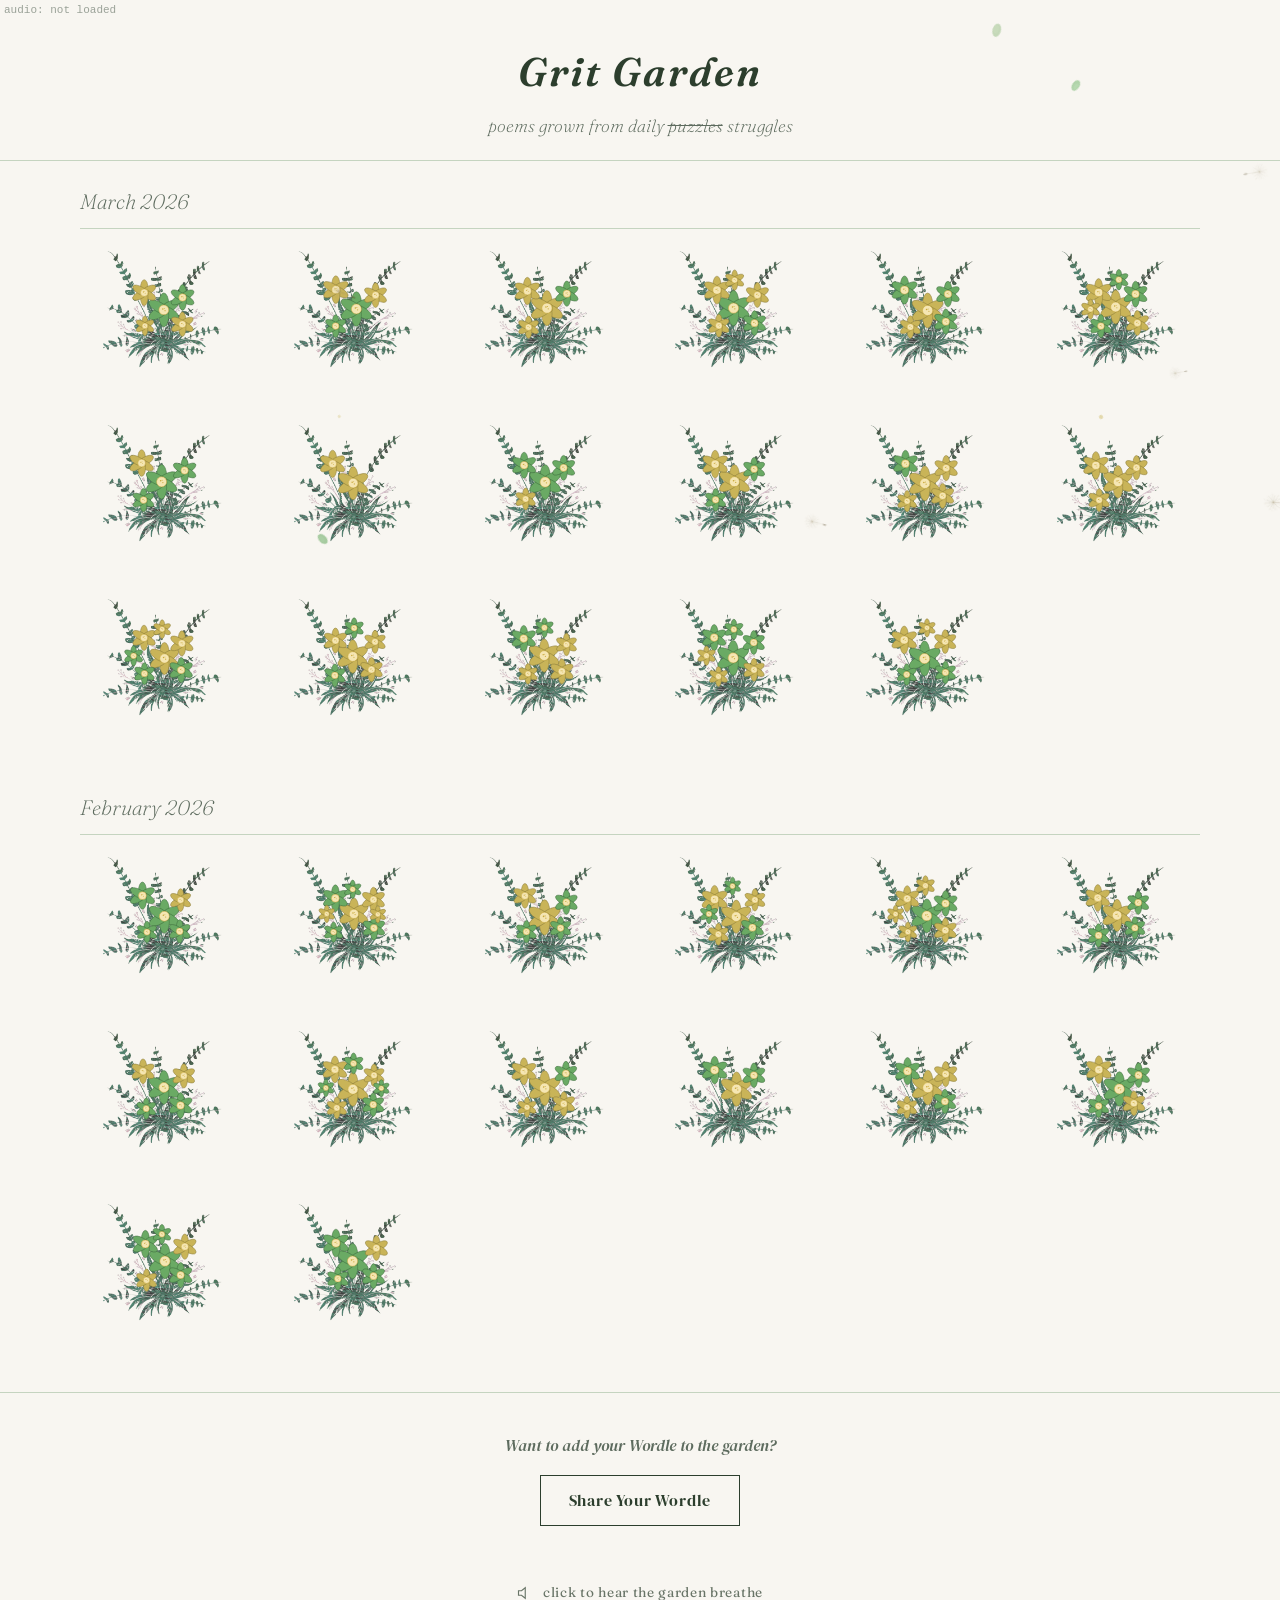
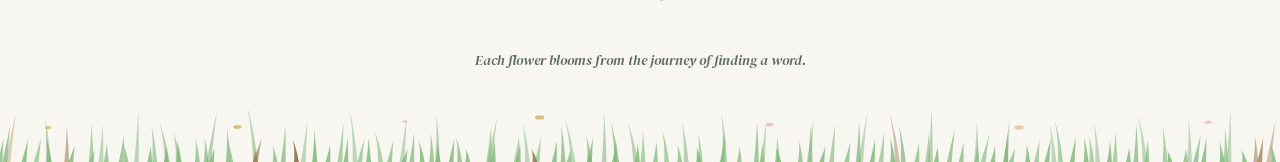
==== garden.html @ 3e16f5d5 "Update: poem generation drawer ux" ====
<!DOCTYPE html>
<html lang="en">
<head>
  <meta charset="UTF-8">
  <meta name="viewport" content="width=device-width, initial-scale=1.0">
  <title>Grit Garden</title>
  <meta name="description" content="A garden of poems grown from daily struggles. Each flower tells the story of persistence.">

  <!-- Open Graph -->
  <meta property="og:title" content="Grit Garden">
  <meta property="og:description" content="A garden of poems grown from daily struggles.">
  <meta property="og:type" content="website">
  <meta property="og:url" content="https://grit.garden/garden.html">
  <meta property="og:site_name" content="Grit Garden">

  <!-- Twitter Card -->
  <meta name="twitter:card" content="summary">
  <meta name="twitter:title" content="Grit Garden">
  <meta name="twitter:description" content="A garden of poems grown from daily struggles.">

  <link rel="canonical" href="https://grit.garden/garden.html">

  <!-- Fonts -->
  <link rel="preconnect" href="https://fonts.googleapis.com">
  <link rel="preconnect" href="https://fonts.gstatic.com" crossorigin>
  <link href="https://fonts.googleapis.com/css2?family=Fraunces:ital,wght@0,200;0,600;1,200;1,600&family=DM+Serif+Display&family=Sorts+Mill+Goudy:ital@1&display=swap" rel="stylesheet">

  <!-- Styles -->
  <link rel="stylesheet" href="css/style.css">
  <script src="js/loader.js"></script>
</head>
<body>

  <header class="header">
    <h1>Grit Garden</h1>
    <p>poems grown from daily <s>puzzles</s> struggles</p>
  </header>


  <main class="garden">
    <!-- Flowers will be rendered here by JavaScript -->
  </main>

  <section class="submit-section">
    <p>Want to add your Wordle to the garden?</p>
    <a href="mailto:hackpravj@gmail.com?subject=Wordle%20Garden%20Submission" class="submit-link">Share Your Wordle</a>
  </section>

  <div class="sound-toggle muted">
    <svg viewBox="0 0 24 24" fill="none" stroke="currentColor" stroke-width="1.5" width="18" height="18">
      <path d="M11 5L6 9H2v6h4l5 4V5z"/>
      <path class="sound-wave" d="M15.54 8.46a5 5 0 0 1 0 7.07"/>
    </svg>
    <span class="sound-text">click to hear the garden breathe</span>
  </div>

  <footer class="footer">
    <p>Each flower blooms from the journey of finding a word.</p>
  </footer>

  <div class="grass-meadow" id="grass-meadow"></div>

  <!-- Scripts -->
  <script src="js/greenery.js"></script>
  <script src="js/flowers.js"></script>
  <script src="js/garden.js"></script>
  <script src="js/particles.js"></script>
  <script src="js/sound.js"></script>
  <script src="js/wanderer.js"></script>
  <script>
    // Start both particle systems
    (function() {
      const scenes = window.ParticleToggles;
      if (!scenes) return;
      scenes.gardenMix.start();
      scenes.dandelion.start();
    })();
  </script>
  <script src="js/grass.js"></script>
  <script>GrassGenerator.generate('grass-meadow');</script>

</body>
</html>
---- css/style.css ----
/* Wordle Garden - Botanical Illustration Style */

* {
  margin: 0;
  padding: 0;
  box-sizing: border-box;
}

:root {
  --bg-color: #f8f6f1;
  --text-color: #2c3e2d;
  --text-muted: #5d6b5e;
  --green: #6aaa64;
  --green-dark: #3d6b3d;
  --yellow: #c9b458;
  --yellow-dark: #8b7d3a;
  --gray: #787c7e;
  --gray-light: #d3d6da;
  --flower-center: #f5e6b3;
  --flower-center-accent: #c9a83a;
  --border-color: #c5d4c0;
}

body {
  font-family: 'DM Serif Display', Georgia, serif;
  background-color: var(--bg-color);
  color: var(--text-color);
  min-height: 100vh;
  line-height: 1.6;
}

/* Particle Toggles */
.particle-toggles {
  position: fixed;
  top: 12px;
  right: 12px;
  z-index: 50;
  display: flex;
  gap: 4px;
  background: rgba(248,246,241,0.9);
  border: 1px solid var(--border-color);
  border-radius: 20px;
  padding: 3px;
  backdrop-filter: blur(4px);
}

.ptoggle {
  background: none;
  border: none;
  padding: 5px 12px;
  border-radius: 16px;
  font-family: 'Fraunces', Georgia, serif;
  font-weight: 200;
  font-style: italic;
  font-size: 0.75rem;
  color: var(--text-muted);
  cursor: pointer;
  transition: all 0.2s;
  letter-spacing: 0.03em;
}

.ptoggle:hover {
  color: var(--text-color);
}

.ptoggle.active {
  background: var(--text-color);
  color: var(--bg-color);
}

/* Header */
.header {
  text-align: center;
  padding: 40px 20px 20px;
  border-bottom: 1px solid var(--border-color);
}

.header h1 {
  font-family: 'Fraunces', Georgia, serif;
  font-size: 2.5rem;
  font-weight: 600;
  font-style: italic;
  letter-spacing: 0.05em;
  margin-bottom: 8px;
}

.header p {
  font-family: 'Fraunces', Georgia, serif;
  font-weight: 200;
  font-style: italic;
  color: var(--text-muted);
  font-size: 1.1rem;
}

/* Garden Grid */
.garden {
  max-width: 1200px;
  margin: 0 auto;
}

/* Month sections */
.month-section {
  padding: 0 40px 20px;
}

.month-header {
  font-family: 'Fraunces', Georgia, serif;
  font-weight: 200;
  font-style: italic;
  font-size: 1.3rem;
  color: var(--text-muted);
  padding: 24px 0 10px;
  border-bottom: 1px solid var(--border-color);
  position: sticky;
  top: 0;
  z-index: 10;
  background: var(--bg-color);
}

.month-grid {
  display: grid;
  grid-template-columns: repeat(auto-fill, minmax(140px, 1fr));
  gap: 24px;
  padding-top: 20px;
}


.flower-container {
  display: flex;
  flex-direction: column;
  align-items: center;
  cursor: pointer;
  transition: transform 0.2s ease;
  animation: bloom 0.5s ease-out backwards;
}

/* Stagger bloom for each container */
.flower-container:nth-child(1) { animation-delay: 0.02s; }
.flower-container:nth-child(2) { animation-delay: 0.04s; }
.flower-container:nth-child(3) { animation-delay: 0.06s; }
.flower-container:nth-child(4) { animation-delay: 0.08s; }
.flower-container:nth-child(5) { animation-delay: 0.1s; }
.flower-container:nth-child(6) { animation-delay: 0.12s; }
.flower-container:nth-child(7) { animation-delay: 0.14s; }
.flower-container:nth-child(8) { animation-delay: 0.16s; }
.flower-container:nth-child(9) { animation-delay: 0.18s; }
.flower-container:nth-child(10) { animation-delay: 0.2s; }
.flower-container:nth-child(n+11) { animation-delay: 0.22s; }

@keyframes bloom {
  0% {
    opacity: 0;
  }
  100% {
    opacity: 1;
  }
}

.flower-container:hover {
  transform: translateY(-4px);
}

.flower-container:hover .flower-date {
  opacity: 1;
}

/* Subtle sway on individual flowers - always on */
.flower-cluster .flower {
  animation: flower-sway 2.5s ease-in-out infinite;
}

.flower-cluster .flower[data-index="1"] { animation-delay: -0.4s; }
.flower-cluster .flower[data-index="2"] { animation-delay: -0.8s; }
.flower-cluster .flower[data-index="3"] { animation-delay: -1.2s; }
.flower-cluster .flower[data-index="4"] { animation-delay: -1.6s; }
.flower-cluster .flower[data-index="5"] { animation-delay: -2.0s; }

@keyframes flower-sway {
  0%, 100% { transform: rotate(0deg); }
  25% { transform: rotate(5deg); }
  75% { transform: rotate(-5deg); }
}

/* Bush top sways gently - half of flower sway */
.flower-cluster .bush-top {
  animation: bush-sway 3s ease-in-out infinite;
}

@keyframes bush-sway {
  0%, 100% { transform: rotate(0deg); }
  25% { transform: rotate(1deg); }
  75% { transform: rotate(-1deg); }
}

.flower-cluster {
  width: 120px;
  height: 120px;
}

.flower-date {
  margin-top: 8px;
  font-size: 0.85rem;
  color: var(--text-muted);
  opacity: 0;
  transition: opacity 0.2s ease;
  font-style: italic;
}

/* Submit Section */
.submit-section {
  text-align: center;
  padding: 40px 20px;
  border-top: 1px solid var(--border-color);
  margin-top: 20px;
}

.submit-section p {
  color: var(--text-muted);
  margin-bottom: 16px;
  font-style: italic;
}

.submit-link {
  display: inline-block;
  padding: 12px 28px;
  border: 1px solid var(--text-color);
  color: var(--text-color);
  text-decoration: none;
  font-size: 1rem;
  transition: all 0.2s ease;
  letter-spacing: 0.05em;
}

.submit-link:hover {
  background-color: var(--text-color);
  color: var(--bg-color);
}

/* Poem Page */
.poem-page {
  max-width: 700px;
  margin: 0 auto;
  padding: 40px 20px;
}

.poem-top-bar {
  position: sticky;
  top: 0;
  z-index: 10;
  background: var(--bg-color);
  display: flex;
  align-items: center;
  justify-content: space-between;
  padding: 12px 0;
  margin-bottom: 28px;
  border-bottom: 1px solid var(--border-color);
}

.back-link-wrapper {
  display: inline-flex;
  flex-direction: column;
  align-items: center;
  transform: rotate(-2deg);
}

.back-link {
  display: inline-block;
  background: #efe8d8;
  color: var(--text-color);
  padding: 6px 16px;
  font-family: 'Fraunces', Georgia, serif;
  font-weight: 200;
  font-size: 0.85rem;
  letter-spacing: 0.03em;
  text-decoration: none;
  border: 1px solid #d4c9b3;
  border-bottom: none;
  border-radius: 2px 2px 0 0;
  transition: transform 0.2s;
}

.back-link:hover {
  transform: translateY(-2px);
}

.back-link-stick {
  width: 3px;
  height: 12px;
  background: linear-gradient(180deg, #d4c9b3, #b8a890);
  border-radius: 0 0 1px 1px;
}

.poem-header {
  text-align: center;
  margin-bottom: 40px;
}

.poem-date {
  font-family: 'Fraunces', Georgia, serif;
  font-size: 1.6rem;
  font-weight: 600;
  font-style: italic;
  margin-bottom: 6px;
}

.wordle-number {
  font-size: 0.85rem;
  color: var(--text-muted);
  letter-spacing: 0.1em;
}

/* Wordle Grid */
.wordle-grid {
  display: flex;
  flex-direction: column;
  align-items: center;
  gap: 6px;
  margin-bottom: 50px;
}

.wordle-row {
  display: flex;
  gap: 6px;
}

.wordle-cell {
  width: 52px;
  height: 52px;
  display: flex;
  align-items: center;
  justify-content: center;
  font-family: -apple-system, BlinkMacSystemFont, 'Segoe UI', sans-serif;
  font-size: 1.6rem;
  font-weight: 700;
  text-transform: uppercase;
  color: white;
  border-radius: 2px;
}

.wordle-cell.correct {
  background-color: var(--green);
}

.wordle-cell.present {
  background-color: var(--yellow);
}

.wordle-cell.absent {
  background-color: var(--gray);
}

/* Poem Content */
.poem-content {
  text-align: center;
  margin-bottom: 50px;
}

.poem-text {
  font-family: 'Sorts Mill Goudy', Georgia, serif;
  font-style: italic;
  font-size: 1.25rem;
  line-height: 2;
  white-space: pre-line;
}

.stanza {
  margin-bottom: 1.5em;
}

.stanza:last-child {
  margin-bottom: 0;
}

/* Guess word highlight tiles */
.guess-word span {
  display: inline-block;
  padding: 1px 3px;
  margin: 0 1px;
  border-radius: 2px;
  color: white;
  font-style: normal;
  font-weight: 400;
  letter-spacing: 0.02em;
  line-height: 1.4;
}

.tile-green { background: var(--green); }
.tile-yellow { background: var(--yellow); }
.tile-gray { background: #787c7e; }

/* Flower Display on Poem Page */
.poem-flower {
  display: flex;
  justify-content: center;
  margin-bottom: 40px;
}

.poem-flower svg {
  width: 150px;
  height: 150px;
}

/* Share Section */
.share-section {
  text-align: center;
  padding-top: 30px;
  border-top: 1px solid var(--border-color);
}

.share-section p {
  font-size: 0.9rem;
  color: var(--text-muted);
  font-style: italic;
}

/* Grow Your Own CTA */
.grow-cta-section {
  text-align: center;
  padding: 32px 20px 8px;
}

.grow-cta {
  display: inline-block;
  padding: 14px 32px;
  background: none;
  border: 1px solid var(--text-color);
  color: var(--text-color);
  font-family: 'Sorts Mill Goudy', Georgia, serif;
  font-style: italic;
  font-size: 1rem;
  letter-spacing: 0.04em;
  cursor: pointer;
  transition: all 0.2s ease;
}

.grow-cta:hover {
  background: var(--text-color);
  color: var(--bg-color);
}

/* Grow Your Own — Drawer */
.gym-overlay {
  position: fixed;
  inset: 0;
  background: rgba(44, 62, 45, 0.25);
  z-index: 100;
  opacity: 0;
  pointer-events: none;
  transition: opacity 0.3s ease;
}

.gym-overlay.gym-visible {
  opacity: 1;
  pointer-events: all;
}

.gym-drawer {
  position: fixed;
  bottom: 0;
  left: 0;
  right: 0;
  background: var(--bg-color);
  border-radius: 16px 16px 0 0;
  box-shadow: 0 -4px 24px rgba(0, 0, 0, 0.08);
  z-index: 101;
  transform: translateY(100%);
  transition: transform 0.45s cubic-bezier(0.22, 1, 0.36, 1),
              max-height 0.4s cubic-bezier(0.22, 1, 0.36, 1);
  max-height: 0;
  overflow: hidden;
}

.gym-drawer-half {
  transform: translateY(0);
  max-height: 45vh;
}

.gym-drawer-tall {
  transform: translateY(0);
  max-height: 70vh;
}

.gym-drawer-full {
  transform: translateY(0);
  max-height: 92vh;
}

.gym-drawer-scroll {
  height: 100%;
  max-height: inherit;
  overflow-y: auto;
  -webkit-overflow-scrolling: touch;
  padding: 0 24px 32px;
}

.gym-handle {
  display: flex;
  justify-content: center;
  padding: 12px 0 8px;
  cursor: pointer;
  position: sticky;
  top: 0;
  background: var(--bg-color);
  border-radius: 16px 16px 0 0;
  z-index: 1;
}

.gym-handle-bar {
  width: 36px;
  height: 4px;
  background: var(--border-color);
  border-radius: 2px;
}

/* Upload area */
.gym-dropzone {
  border: 1.5px dashed var(--border-color);
  border-radius: 6px;
  padding: 32px 20px;
  cursor: pointer;
  transition: border-color 0.2s, background 0.2s;
}

.gym-dropzone:hover,
.gym-dropzone.gym-dragover {
  border-color: var(--green);
  background: rgba(106, 170, 100, 0.05);
}

.gym-dropzone-inner {
  display: flex;
  flex-direction: column;
  align-items: center;
  gap: 10px;
  color: var(--text-muted);
  font-family: 'Sorts Mill Goudy', Georgia, serif;
  font-style: italic;
  font-size: 0.9rem;
}

.gym-dropzone-inner svg {
  opacity: 0.4;
}

/* Status text */
.gym-status {
  display: none;
  text-align: center;
  font-family: 'Sorts Mill Goudy', Georgia, serif;
  font-style: italic;
  font-size: 0.9rem;
  color: var(--text-muted);
  padding: 24px 0;
}

/* Error */
.gym-error {
  text-align: center;
  padding: 20px 0;
  font-family: 'Sorts Mill Goudy', Georgia, serif;
  font-style: italic;
  font-size: 0.9rem;
  color: var(--gray);
  display: flex;
  flex-direction: column;
  align-items: center;
  gap: 12px;
}

.gym-retry {
  background: none;
  border: 1px solid var(--gray);
  color: var(--gray);
  font-family: 'Sorts Mill Goudy', Georgia, serif;
  font-style: italic;
  font-size: 0.85rem;
  padding: 6px 16px;
  cursor: pointer;
  border-radius: 3px;
  transition: all 0.2s;
}

.gym-retry:hover {
  background: var(--gray);
  color: var(--bg-color);
}

/* Result sections */
.gym-section {
  padding: 20px 0;
}

.gym-section-label {
  text-align: center;
  font-family: 'Fraunces', Georgia, serif;
  font-weight: 200;
  font-style: italic;
  font-size: 0.85rem;
  color: var(--text-muted);
  letter-spacing: 0.08em;
  margin-bottom: 20px;
}

.gym-divider {
  width: 40px;
  height: 1px;
  background: var(--border-color);
  margin: 0 auto;
}

.gym-your-meta {
  text-align: center;
  font-size: 0.8rem;
  color: var(--text-muted);
  font-style: italic;
  padding-top: 16px;
  margin-top: 16px;
  border-top: 1px solid var(--border-color);
}

/* Wild Meadow Grass */
.grass-meadow {
  width: 100%;
  overflow: hidden;
  line-height: 0;
}

.grass-meadow svg {
  display: block;
  width: 100%;
  height: 60px;
}

@keyframes grass-sway {
  0%, 100% { transform: skewX(0deg); }
  50% { transform: skewX(3deg); }
}

@keyframes grass-sway-r {
  0%, 100% { transform: skewX(0deg); }
  50% { transform: skewX(-3deg); }
}

@keyframes grass-sway-slow {
  0%, 100% { transform: skewX(0deg); }
  50% { transform: skewX(2deg); }
}

.grass-meadow .sway { animation: grass-sway 3s ease-in-out infinite; transform-origin: bottom center; }
.grass-meadow .sway-r { animation: grass-sway-r 3.5s ease-in-out infinite; transform-origin: bottom center; }
.grass-meadow .sway-slow { animation: grass-sway-slow 4s ease-in-out infinite; transform-origin: bottom center; }

/* Sound Toggle */
.sound-toggle {
  display: flex;
  align-items: center;
  justify-content: center;
  gap: 8px;
  color: var(--text-color);
  font-family: 'Fraunces', Georgia, serif;
  font-weight: 400;
  font-size: 0.85rem;
  letter-spacing: 0.05em;
  cursor: pointer;
  opacity: 0.7;
  transition: opacity 0.2s ease;
  padding: 16px 0;
}

.sound-toggle:hover {
  opacity: 1;
}

.sound-toggle svg {
  width: 18px;
  height: 18px;
}

.sound-toggle.muted svg .sound-wave {
  display: none;
}

/* Footer */
.footer {
  text-align: center;
  padding: 30px 20px;
  color: var(--text-muted);
  font-size: 0.85rem;
  font-style: italic;
}

/* Responsive */
@media (max-width: 600px) {
  .header h1 {
    font-size: 1.8rem;
  }

  .month-section {
    padding: 0 16px 16px;
  }

  .month-header {
    padding: 16px 0 8px;
    font-size: 1.1rem;
  }

  .month-grid {
    grid-template-columns: repeat(auto-fill, minmax(90px, 1fr));
    gap: 16px;
  }

  .flower-cluster {
    width: 90px;
    height: 90px;
  }

  .wordle-cell {
    width: 44px;
    height: 44px;
    font-size: 1.3rem;
  }

  .poem-text {
    font-size: 1.1rem;
  }
}
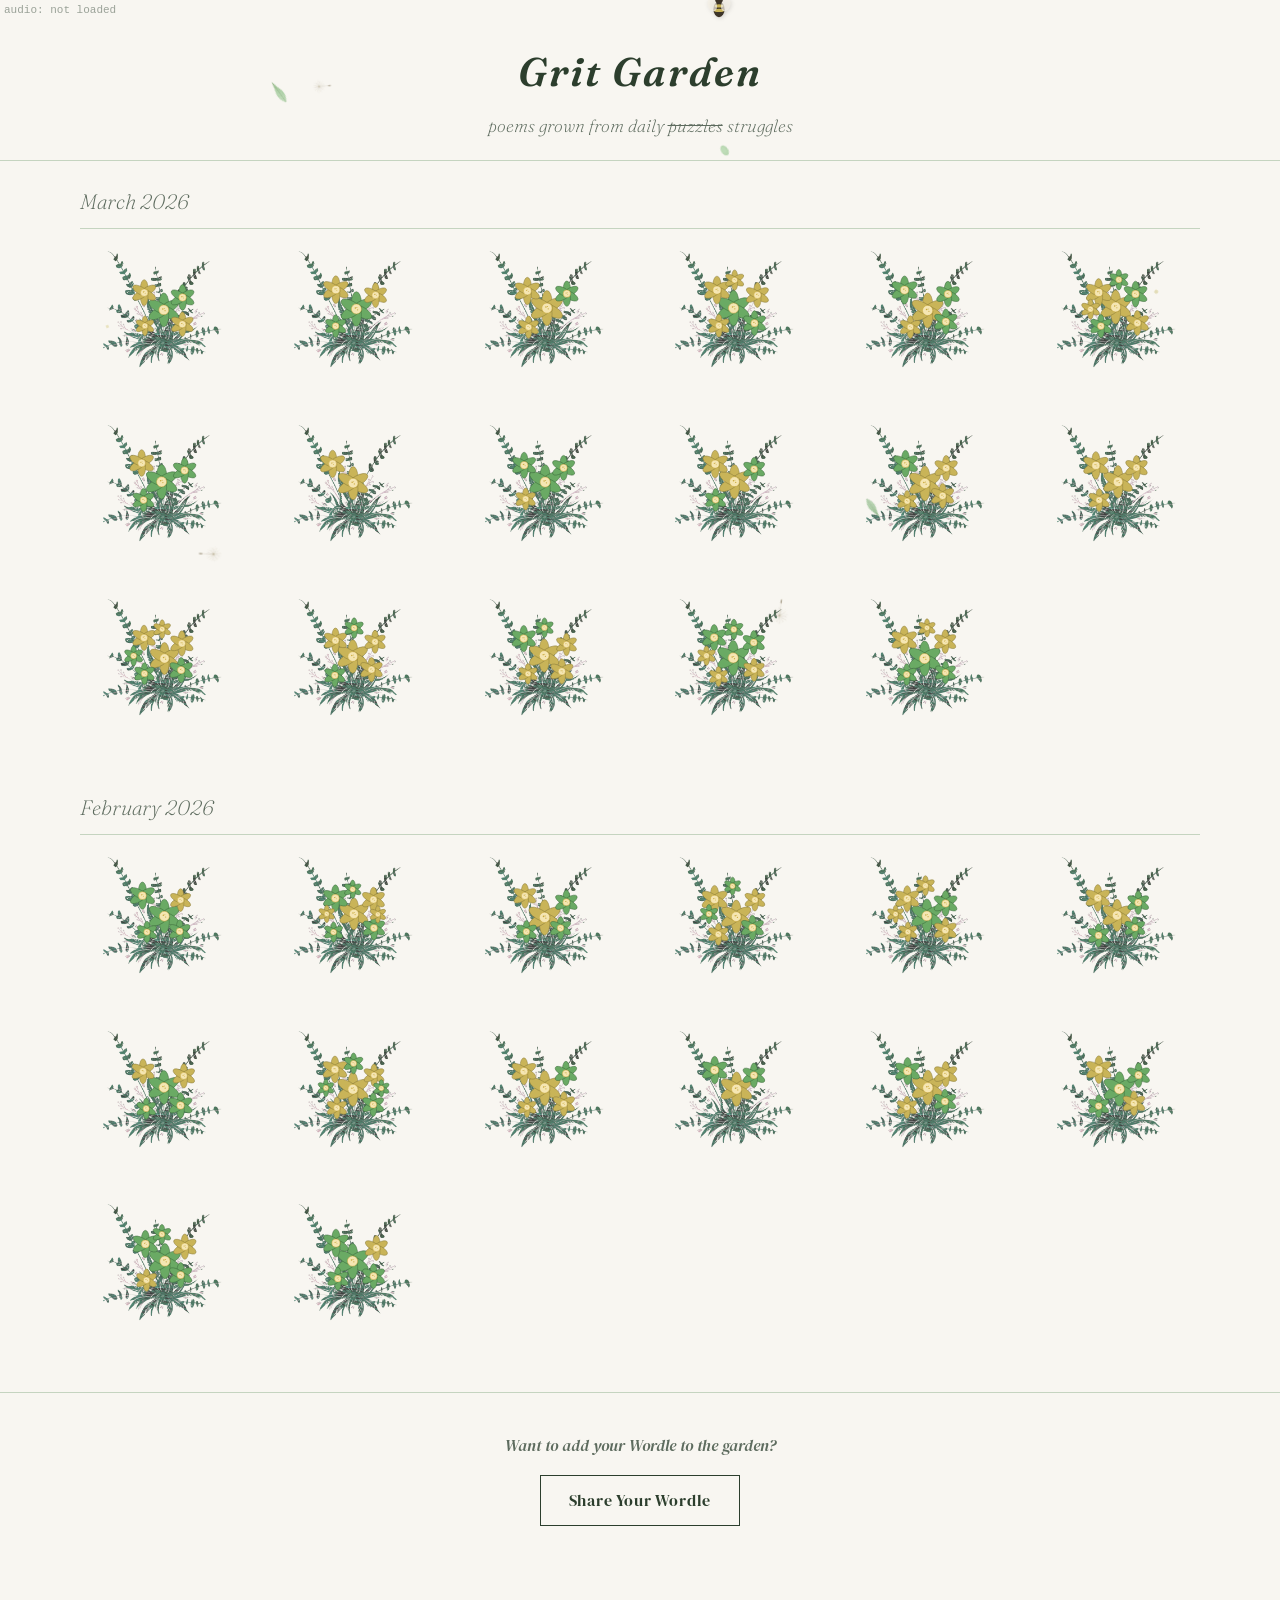
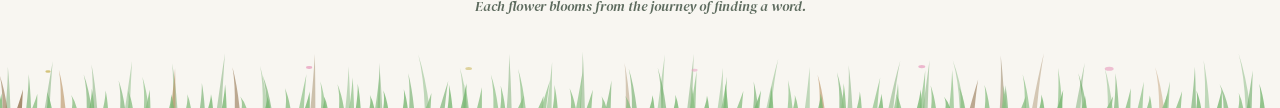
==== commit 560be64b: "Update: Polish poem page ux for public launch" ====
--- a/garden.html
+++ b/garden.html
@@ -46,14 +46,6 @@
     <a href="mailto:hackpravj@gmail.com?subject=Wordle%20Garden%20Submission" class="submit-link">Share Your Wordle</a>
   </section>
 
-  <div class="sound-toggle muted">
-    <svg viewBox="0 0 24 24" fill="none" stroke="currentColor" stroke-width="1.5" width="18" height="18">
-      <path d="M11 5L6 9H2v6h4l5 4V5z"/>
-      <path class="sound-wave" d="M15.54 8.46a5 5 0 0 1 0 7.07"/>
-    </svg>
-    <span class="sound-text">click to hear the garden breathe</span>
-  </div>
-
   <footer class="footer">
     <p>Each flower blooms from the journey of finding a word.</p>
   </footer>
--- a/css/style.css
+++ b/css/style.css
@@ -357,7 +357,7 @@
 
 .poem-text {
   font-family: 'Sorts Mill Goudy', Georgia, serif;
-  font-style: italic;
+  font-style: normal;
   font-size: 1.25rem;
   line-height: 2;
   white-space: pre-line;
@@ -407,10 +407,23 @@
   border-top: 1px solid var(--border-color);
 }
 
-.share-section p {
+.share-btn {
+  display: inline-block;
+  padding: 10px 24px;
+  background: none;
+  border: 1px solid var(--border-color);
+  color: var(--text-muted);
+  font-family: 'Sorts Mill Goudy', Georgia, serif;
+  font-style: italic;
   font-size: 0.9rem;
-  color: var(--text-muted);
-  font-style: italic;
+  letter-spacing: 0.04em;
+  cursor: pointer;
+  transition: all 0.2s ease;
+}
+
+.share-btn:hover {
+  border-color: var(--text-color);
+  color: var(--text-color);
 }
 
 /* Grow Your Own CTA */
@@ -542,15 +555,35 @@
   opacity: 0.4;
 }
 
-/* Status text */
+/* Status */
 .gym-status {
   display: none;
+  justify-content: center;
+  align-items: center;
   text-align: center;
   font-family: 'Sorts Mill Goudy', Georgia, serif;
   font-style: italic;
   font-size: 0.9rem;
   color: var(--text-muted);
   padding: 24px 0;
+}
+
+/* Loading tiles */
+.gym-loading-row {
+  gap: 5px;
+}
+
+.gym-loading-tile {
+  width: 40px;
+  height: 40px;
+  font-size: 1.2rem;
+  background: var(--yellow);
+  animation: gym-tile-wave 2s ease-in-out infinite;
+}
+
+@keyframes gym-tile-wave {
+  0%, 100% { background-color: var(--yellow); }
+  50% { background-color: var(--green); }
 }
 
 /* Error */
@@ -565,6 +598,30 @@
   flex-direction: column;
   align-items: center;
   gap: 12px;
+}
+
+.gym-error-tiles {
+  margin-bottom: 4px;
+}
+
+.gym-error-tiles .wordle-cell {
+  width: 40px;
+  height: 40px;
+  font-size: 1.2rem;
+}
+
+.gym-shake {
+  animation: gym-shake 0.5s ease;
+}
+
+@keyframes gym-shake {
+  0%, 100% { transform: translateX(0); }
+  10% { transform: translateX(-6px); }
+  25% { transform: translateX(5px); }
+  40% { transform: translateX(-4px); }
+  55% { transform: translateX(3px); }
+  70% { transform: translateX(-2px); }
+  85% { transform: translateX(1px); }
 }
 
 .gym-retry {
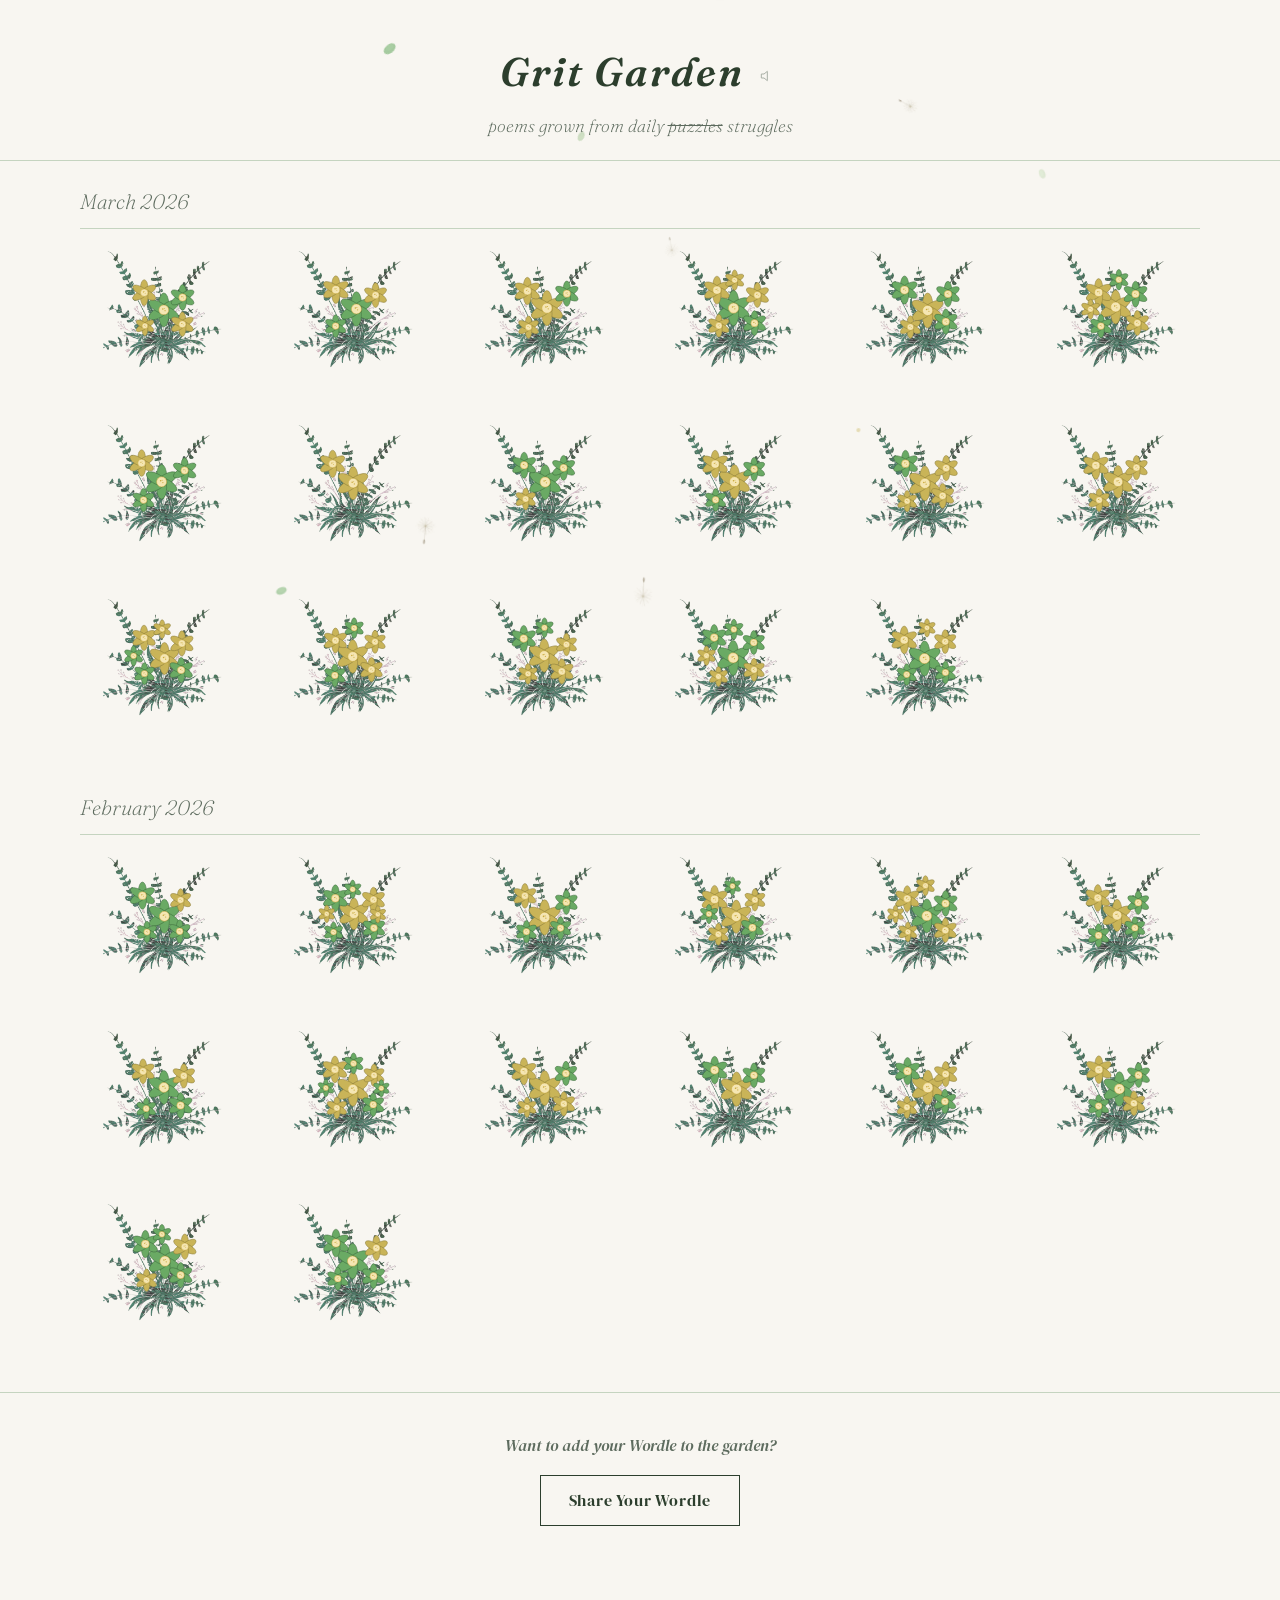
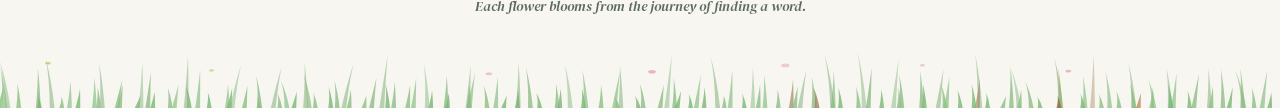
==== commit d26b6f75: "Add: sound selection component" ====
--- a/garden.html
+++ b/garden.html
@@ -32,7 +32,15 @@
 <body>
 
   <header class="header">
-    <h1>Grit Garden</h1>
+    <div class="header-row">
+      <h1>Grit Garden</h1>
+      <div class="sound-toggle muted" title="toggle sound">
+        <svg viewBox="0 0 24 24" fill="none" stroke="currentColor" stroke-width="1.5" width="16" height="16">
+          <path d="M11 5L6 9H2v6h4l5 4V5z"/>
+          <path class="sound-wave" d="M15.54 8.46a5 5 0 0 1 0 7.07"/>
+        </svg>
+      </div>
+    </div>
     <p>poems grown from daily <s>puzzles</s> struggles</p>
   </header>
 
--- a/css/style.css
+++ b/css/style.css
@@ -707,21 +707,16 @@
 .grass-meadow .sway-r { animation: grass-sway-r 3.5s ease-in-out infinite; transform-origin: bottom center; }
 .grass-meadow .sway-slow { animation: grass-sway-slow 4s ease-in-out infinite; transform-origin: bottom center; }
 
-/* Sound Toggle */
+/* Sound Toggle (compact, icon-only for headers) */
 .sound-toggle {
   display: flex;
   align-items: center;
   justify-content: center;
-  gap: 8px;
-  color: var(--text-color);
-  font-family: 'Fraunces', Georgia, serif;
-  font-weight: 400;
-  font-size: 0.85rem;
-  letter-spacing: 0.05em;
+  color: var(--text-muted);
   cursor: pointer;
-  opacity: 0.7;
+  opacity: 0.5;
   transition: opacity 0.2s ease;
-  padding: 16px 0;
+  padding: 4px;
 }
 
 .sound-toggle:hover {
@@ -729,12 +724,20 @@
 }
 
 .sound-toggle svg {
-  width: 18px;
-  height: 18px;
+  width: 16px;
+  height: 16px;
 }
 
 .sound-toggle.muted svg .sound-wave {
   display: none;
+}
+
+/* Garden header row (title + sound toggle) */
+.header-row {
+  display: flex;
+  align-items: center;
+  justify-content: center;
+  gap: 12px;
 }
 
 /* Footer */
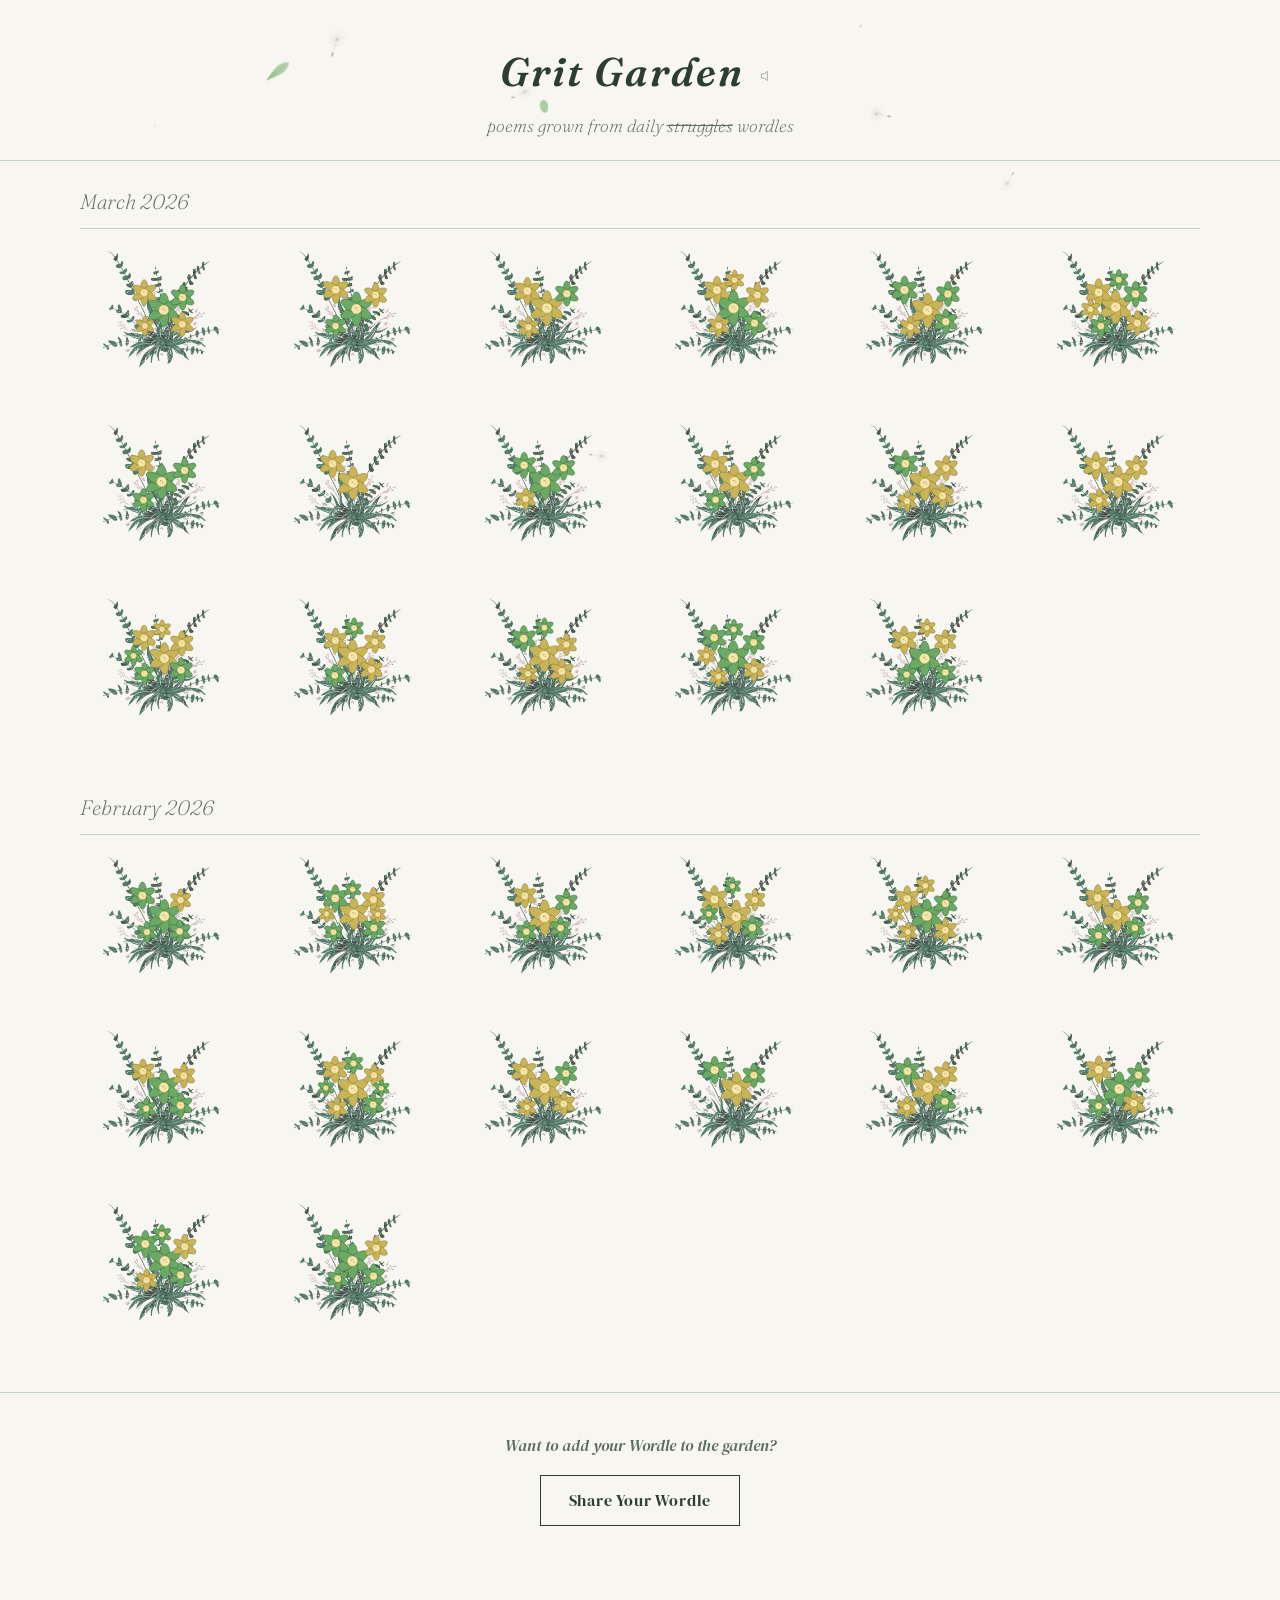
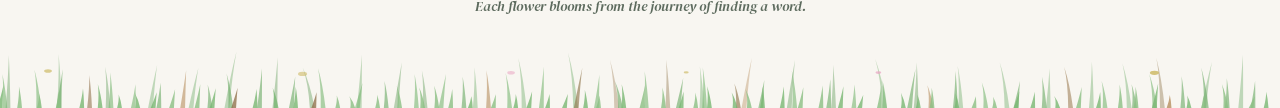
==== commit 76d35746: "Update: tagline content and style" ====
--- a/garden.html
+++ b/garden.html
@@ -41,7 +41,7 @@
         </svg>
       </div>
     </div>
-    <p>poems grown from daily <s>puzzles</s> struggles</p>
+    <p>poems grown from daily <s>struggles</s> wordles</p>
   </header>
 
 
--- a/css/style.css
+++ b/css/style.css
@@ -358,9 +358,10 @@
 .poem-text {
   font-family: 'Sorts Mill Goudy', Georgia, serif;
   font-style: normal;
-  font-size: 1.25rem;
-  line-height: 2;
-  white-space: pre-line;
+  font-size: 1.1rem;
+  line-height: 1.8;
+  white-space: normal;
+  word-wrap: break-word;
 }
 
 .stanza {
@@ -781,6 +782,14 @@
   }
 
   .poem-text {
-    font-size: 1.1rem;
-  }
-}
+    font-size: 0.85rem;
+    line-height: 1.7;
+    padding: 0 4px;
+  }
+
+  .gym-drawer .poem-text,
+  .gym-drawer-scroll .poem-text {
+    font-size: 0.85rem !important;
+    line-height: 1.7 !important;
+  }
+}
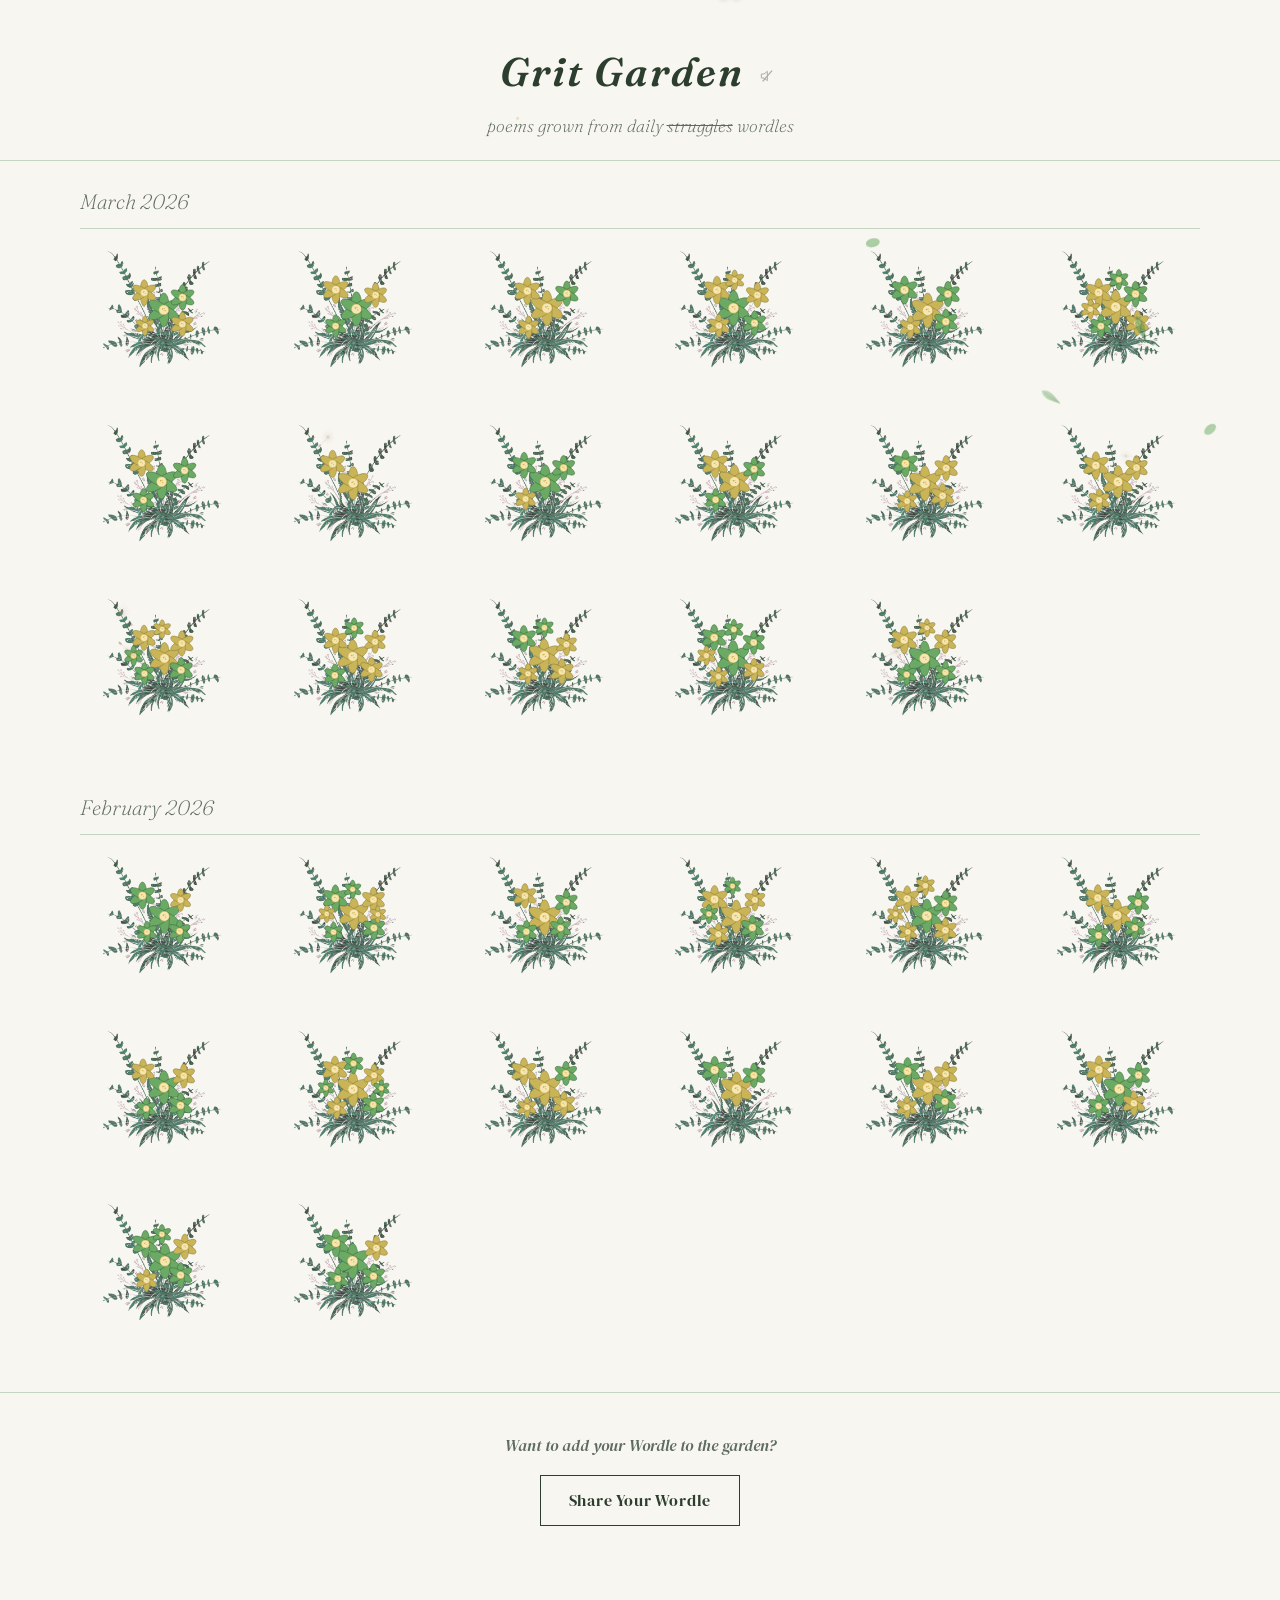
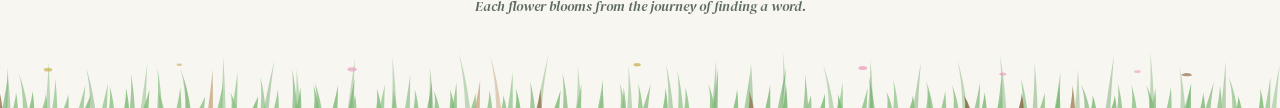
==== commit 7782fb24: "Update: icon for sound management" ====
--- a/garden.html
+++ b/garden.html
@@ -38,6 +38,7 @@
         <svg viewBox="0 0 24 24" fill="none" stroke="currentColor" stroke-width="1.5" width="16" height="16">
           <path d="M11 5L6 9H2v6h4l5 4V5z"/>
           <path class="sound-wave" d="M15.54 8.46a5 5 0 0 1 0 7.07"/>
+          <line class="sound-strike" x1="18" y1="4" x2="4" y2="20" stroke-width="2"/>
         </svg>
       </div>
     </div>
--- a/css/style.css
+++ b/css/style.css
@@ -733,6 +733,14 @@
   display: none;
 }
 
+.sound-toggle.muted svg .sound-strike {
+  display: block;
+}
+
+.sound-toggle svg .sound-strike {
+  display: none;
+}
+
 /* Garden header row (title + sound toggle) */
 .header-row {
   display: flex;
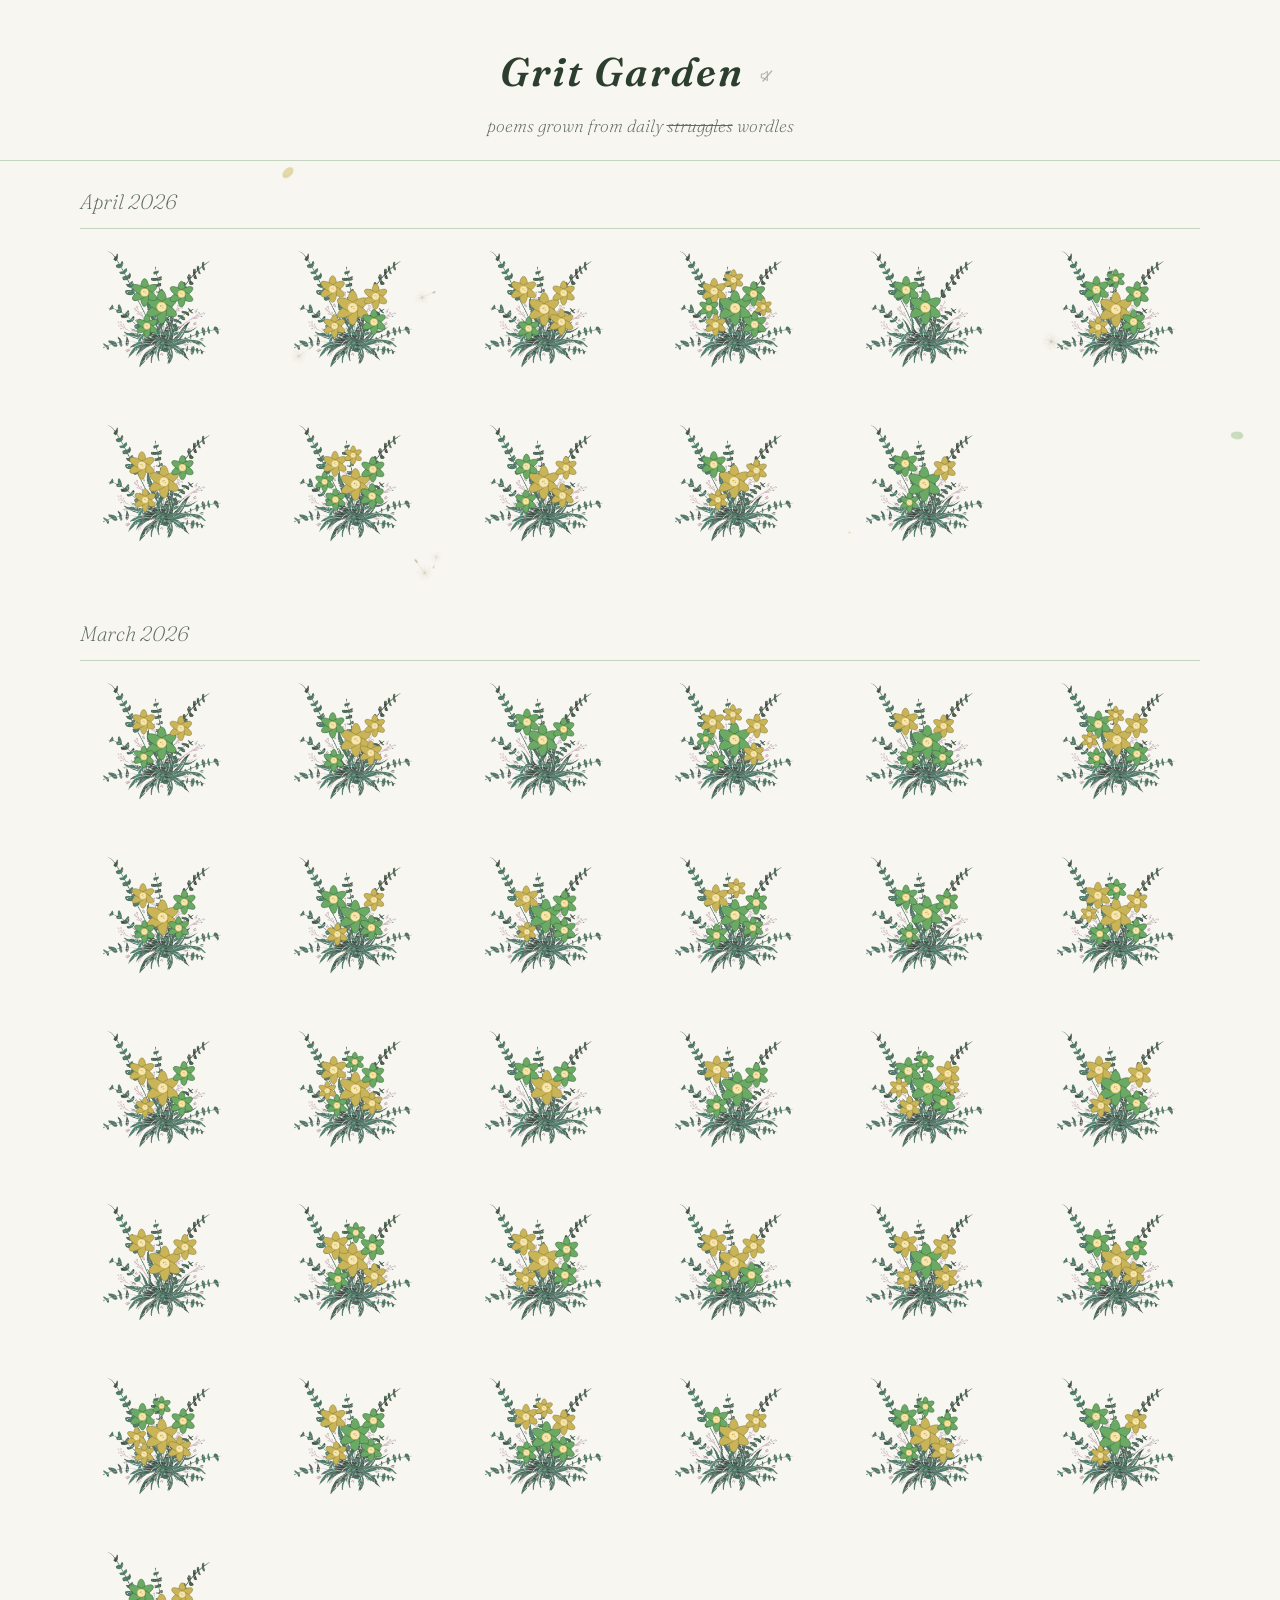
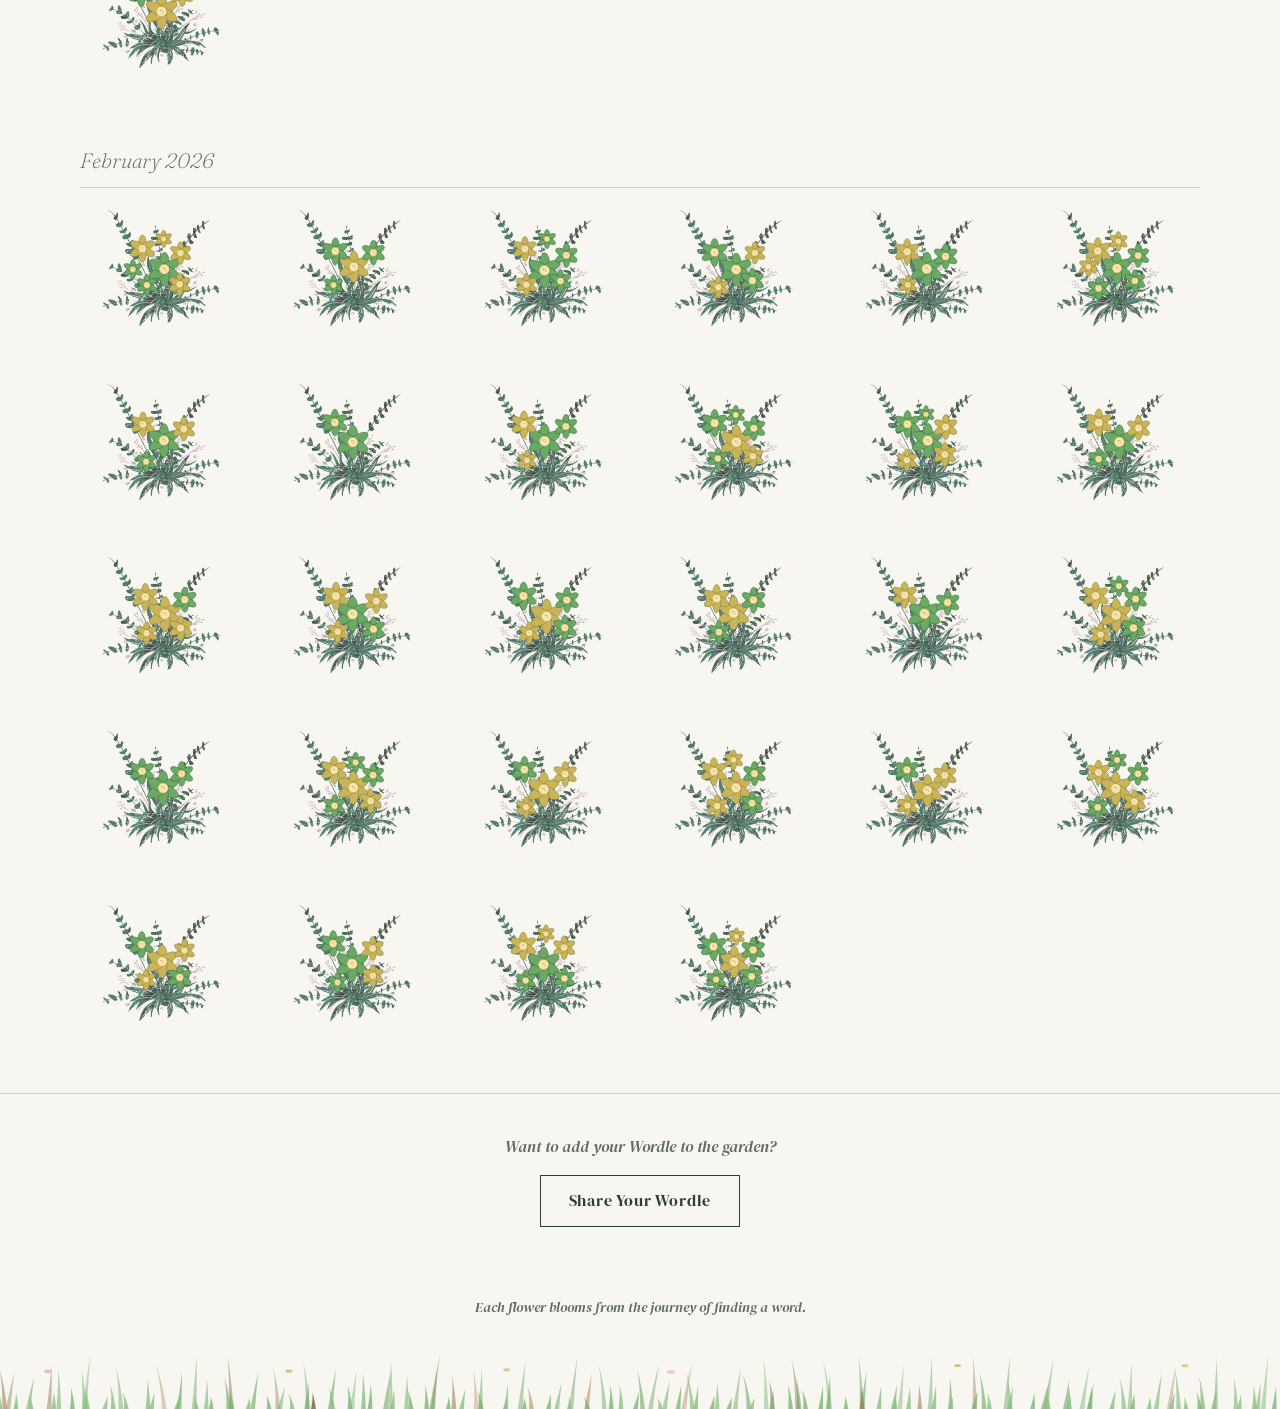
==== commit 30625e25: "Add: Google Analytics" ====
--- a/garden.html
+++ b/garden.html
@@ -1,6 +1,14 @@
 <!DOCTYPE html>
 <html lang="en">
 <head>
+  <!-- Google tag (gtag.js) -->
+  <script async src="https://www.googletagmanager.com/gtag/js?id=G-CGX9YFH5J7"></script>
+  <script>
+    window.dataLayer = window.dataLayer || [];
+    function gtag(){dataLayer.push(arguments);}
+    gtag('js', new Date());
+    gtag('config', 'G-CGX9YFH5J7');
+  </script>
   <meta charset="UTF-8">
   <meta name="viewport" content="width=device-width, initial-scale=1.0">
   <title>Grit Garden</title>
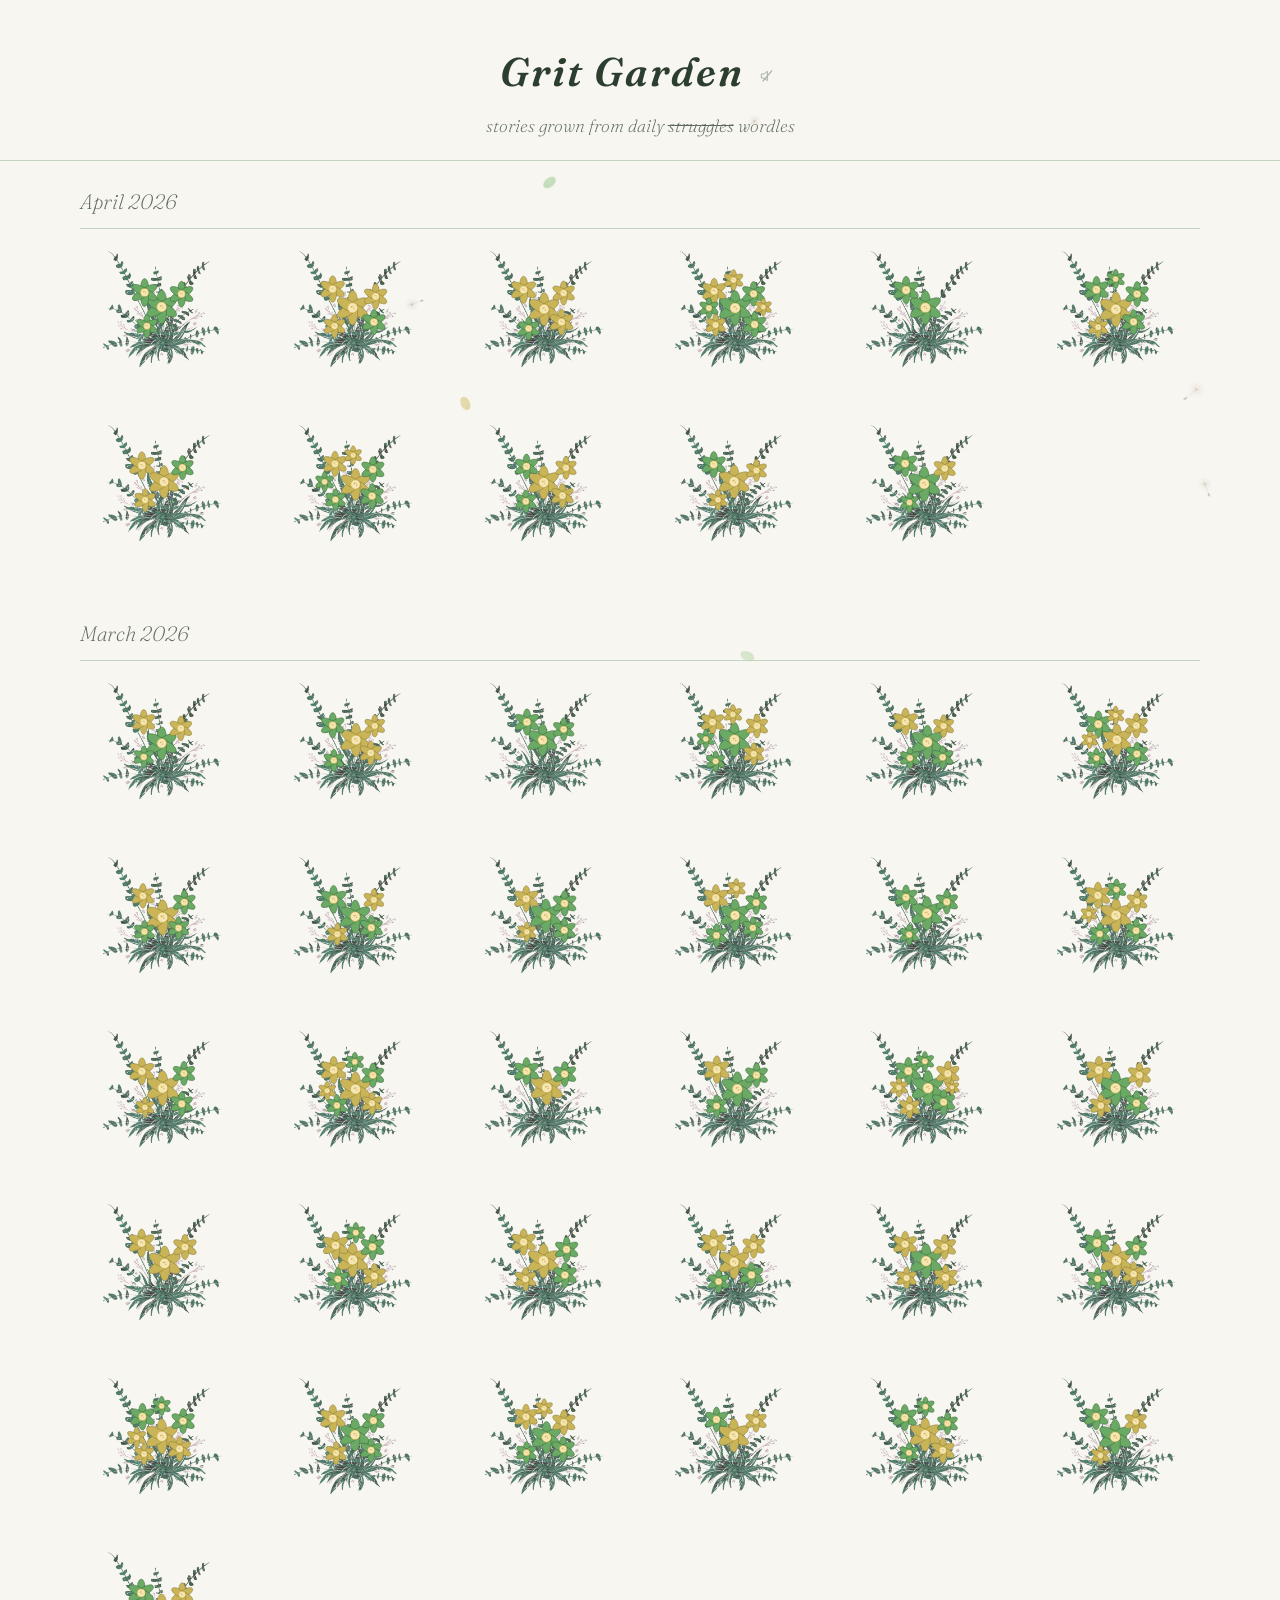
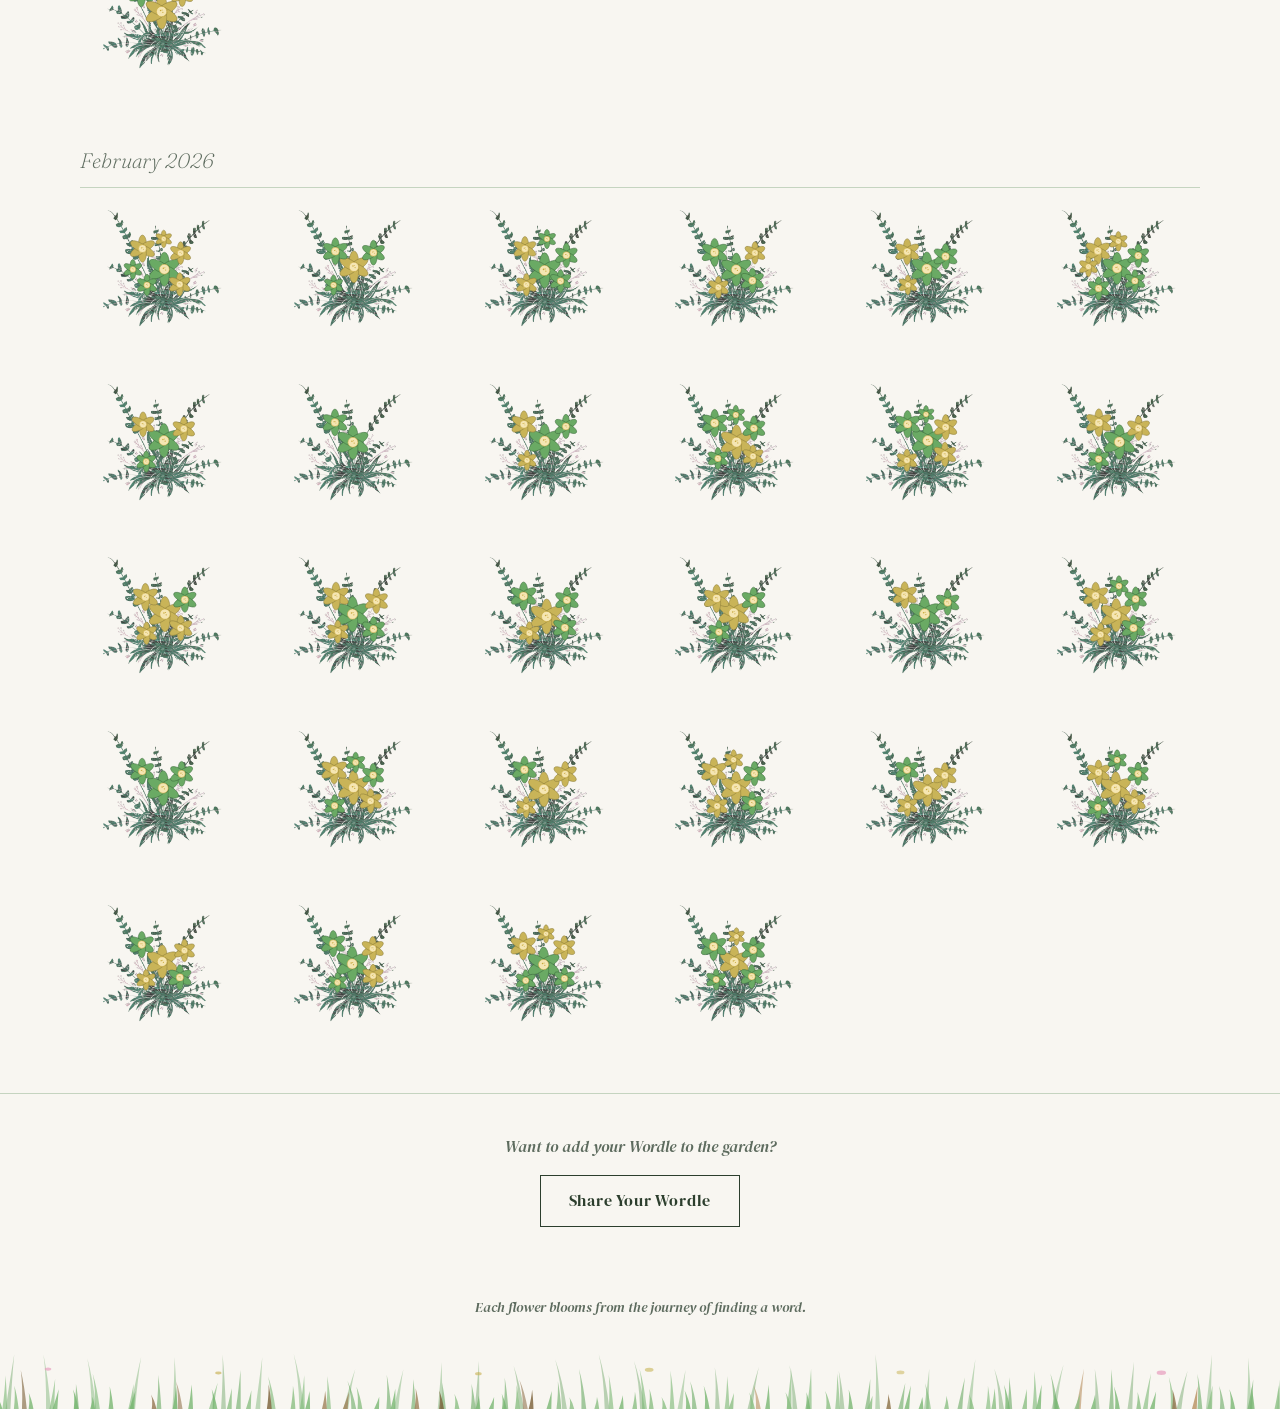
==== commit 8f376521: "Change: pivot from poem to story" ====
--- a/garden.html
+++ b/garden.html
@@ -12,11 +12,11 @@
   <meta charset="UTF-8">
   <meta name="viewport" content="width=device-width, initial-scale=1.0">
   <title>Grit Garden</title>
-  <meta name="description" content="A garden of poems grown from daily struggles. Each flower tells the story of persistence.">
+  <meta name="description" content="A garden of stories grown from daily struggles. Each flower tells the story of persistence.">
 
   <!-- Open Graph -->
   <meta property="og:title" content="Grit Garden">
-  <meta property="og:description" content="A garden of poems grown from daily struggles.">
+  <meta property="og:description" content="A garden of stories grown from daily struggles.">
   <meta property="og:type" content="website">
   <meta property="og:url" content="https://grit.garden/garden.html">
   <meta property="og:site_name" content="Grit Garden">
@@ -24,7 +24,7 @@
   <!-- Twitter Card -->
   <meta name="twitter:card" content="summary">
   <meta name="twitter:title" content="Grit Garden">
-  <meta name="twitter:description" content="A garden of poems grown from daily struggles.">
+  <meta name="twitter:description" content="A garden of stories grown from daily struggles.">
 
   <link rel="canonical" href="https://grit.garden/garden.html">
 
@@ -50,7 +50,7 @@
         </svg>
       </div>
     </div>
-    <p>poems grown from daily <s>struggles</s> wordles</p>
+    <p>stories grown from daily <s>struggles</s> wordles</p>
   </header>
 
 
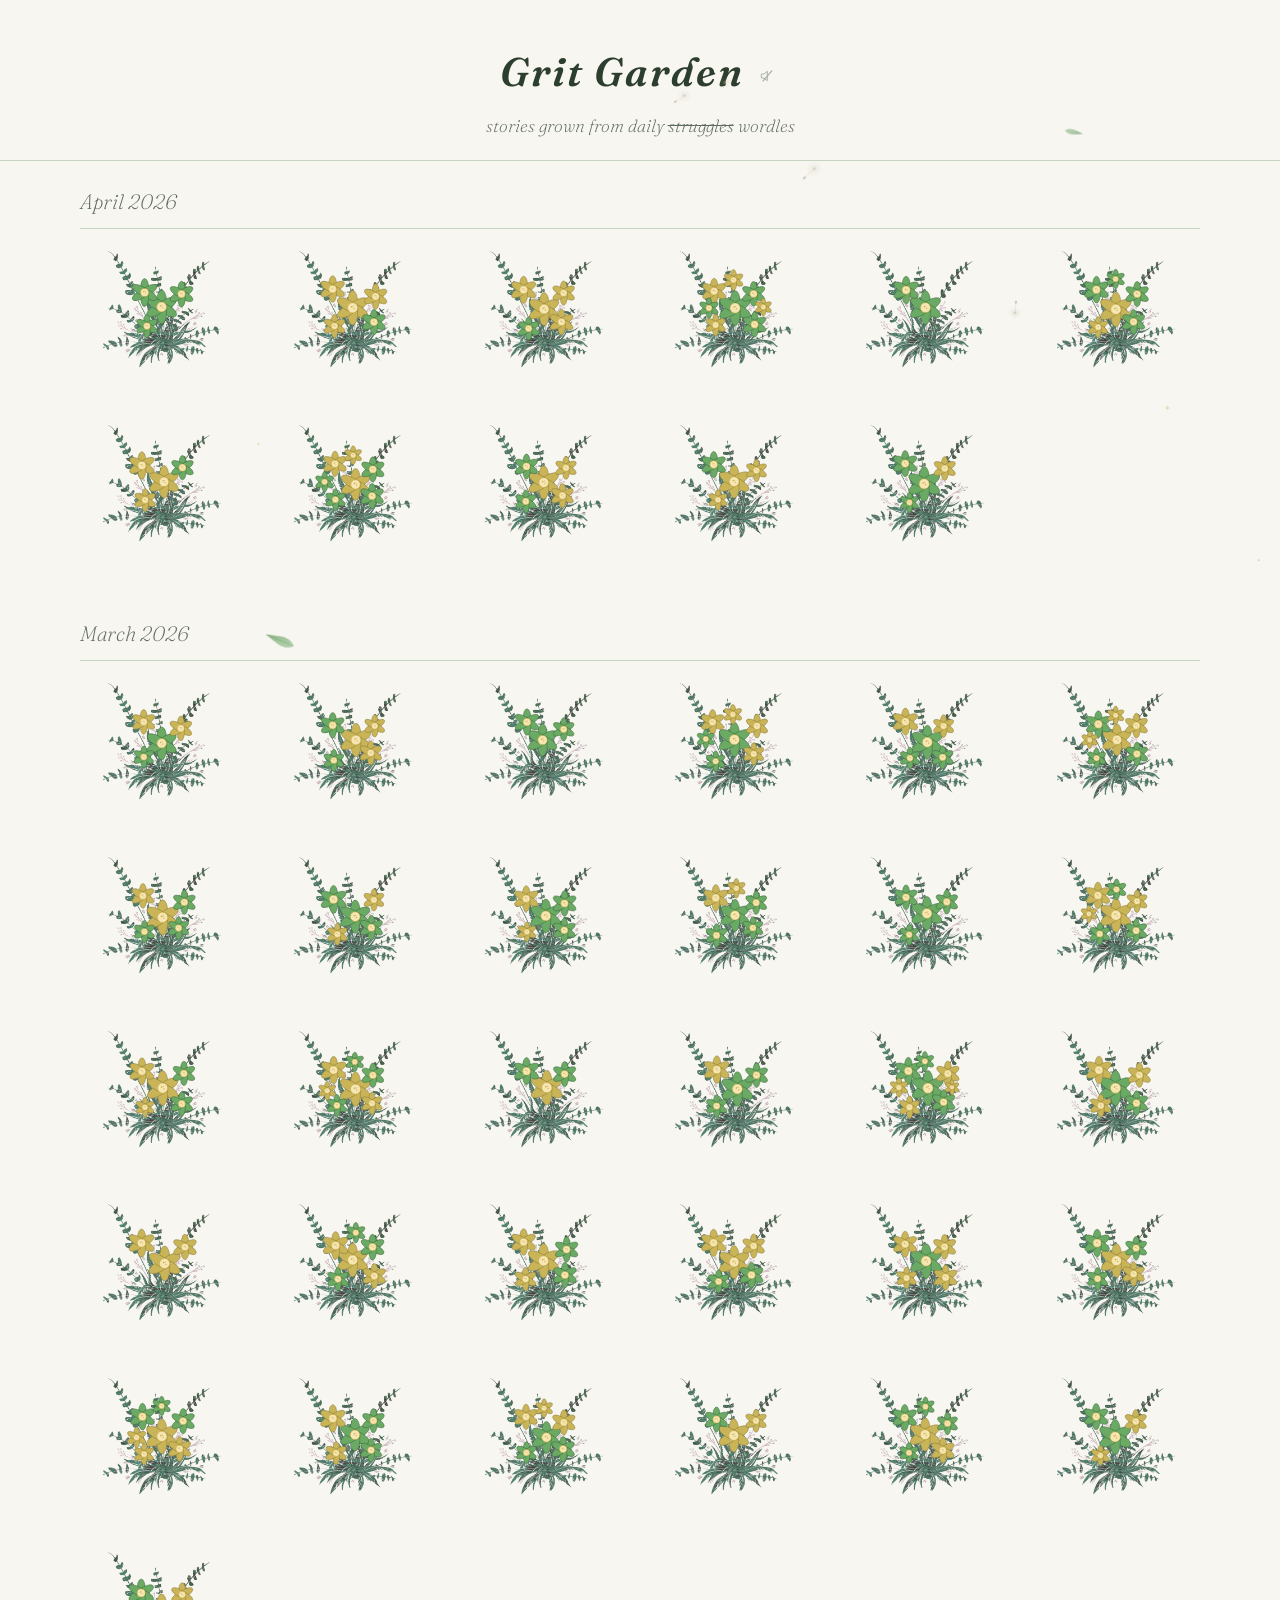
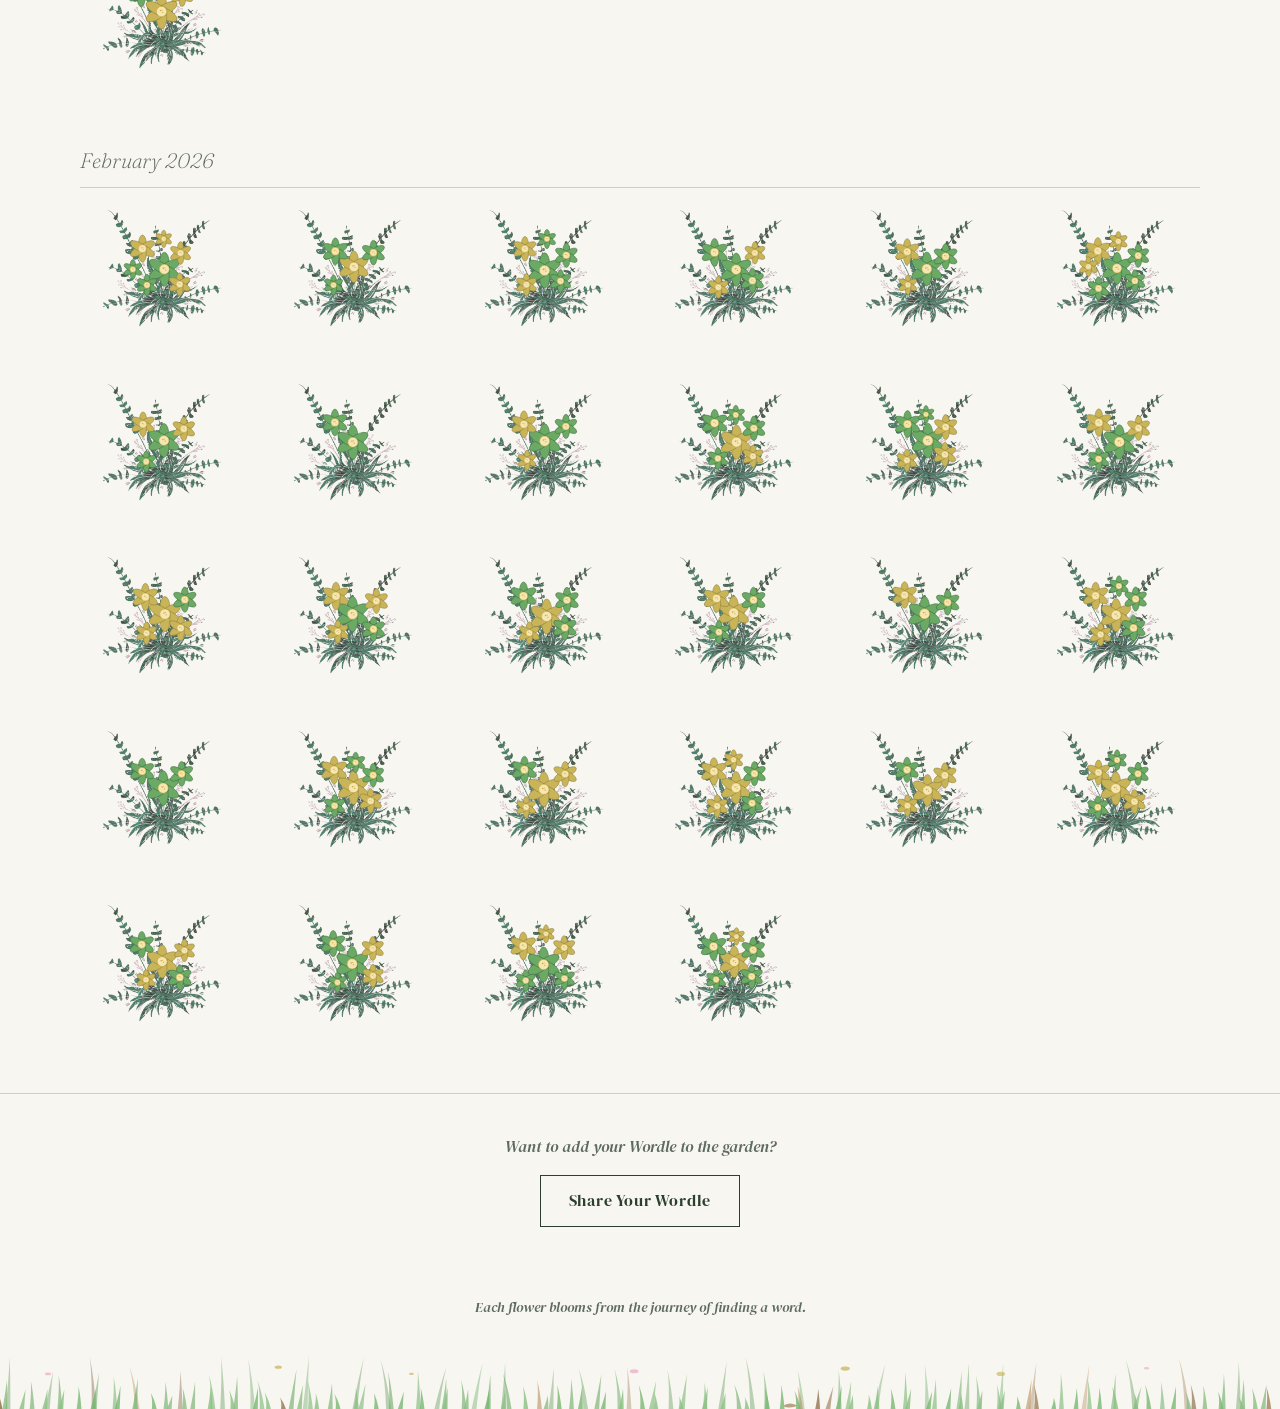
==== commit 0eec1efd: "Change: prose font style" ====
--- a/garden.html
+++ b/garden.html
@@ -31,7 +31,7 @@
   <!-- Fonts -->
   <link rel="preconnect" href="https://fonts.googleapis.com">
   <link rel="preconnect" href="https://fonts.gstatic.com" crossorigin>
-  <link href="https://fonts.googleapis.com/css2?family=Fraunces:ital,wght@0,200;0,600;1,200;1,600&family=DM+Serif+Display&family=Sorts+Mill+Goudy:ital@1&display=swap" rel="stylesheet">
+  <link href="https://fonts.googleapis.com/css2?family=Fraunces:ital,wght@0,200;0,600;1,200;1,600&family=DM+Serif+Display&family=Sorts+Mill+Goudy:ital@0;1&display=swap" rel="stylesheet">
 
   <!-- Styles -->
   <link rel="stylesheet" href="css/style.css">
--- a/css/style.css
+++ b/css/style.css
@@ -303,6 +303,23 @@
   margin-bottom: 6px;
 }
 
+.poem-title {
+  font-family: 'DM Serif Display', Georgia, serif;
+  font-size: 1.1rem;
+  font-weight: 400;
+  color: var(--text-muted);
+  margin-top: 4px;
+}
+
+.poem-persona {
+  font-family: 'Fraunces', Georgia, serif;
+  font-weight: 200;
+  font-style: italic;
+  font-size: 0.85rem;
+  color: var(--text-muted);
+  margin-top: 4px;
+}
+
 .wordle-number {
   font-size: 0.85rem;
   color: var(--text-muted);
@@ -350,6 +367,15 @@
 }
 
 /* Poem Content */
+.story-title {
+  font-family: 'DM Serif Display', Georgia, serif;
+  font-size: 1.3rem;
+  font-weight: 400;
+  color: var(--text-color);
+  margin-bottom: 20px;
+  text-align: center;
+}
+
 .poem-content {
   text-align: center;
   margin-bottom: 50px;
